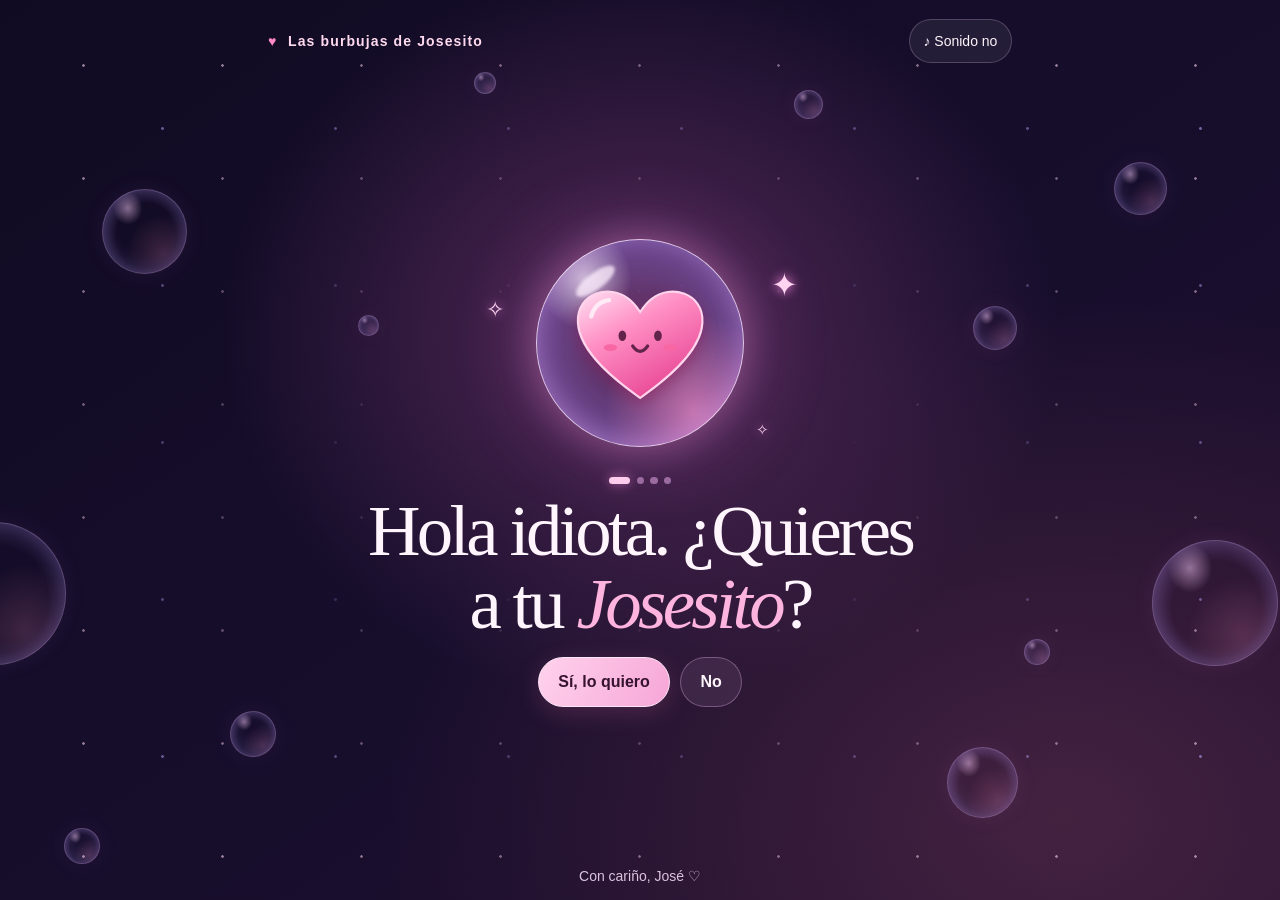
==== index.html @ abe062af "Publish Amas a Josesito game" ====
<!doctype html>
<html lang="es">
<head>
<meta charset="utf-8">
<meta name="viewport" content="width=device-width, initial-scale=1">
<meta name="theme-color" content="#170e2c">
<meta name="description" content="Cuatro preguntitas de Josesito y una sorpresa.">
<meta name="robots" content="noindex, nofollow">
<title>¿Amas a Josesito?</title>
<style>
  :root {
    color-scheme: dark;
    --ink: #fff5fc;
    --muted: #dcc2e0;
    --pink: #ffb4df;
    --night: #170e2c;
    font-family: ui-rounded, "Avenir Next", "Trebuchet MS", sans-serif;
  }
  *, *::before, *::after { box-sizing: border-box; }
  [hidden] { display: none !important; }
  body {
    min-height: 100svh; margin: 0; color: var(--ink);
    background: radial-gradient(ellipse at 50% 37%, #552957 0%, transparent 46%),
      radial-gradient(ellipse at 83% 91%, #432240 0%, transparent 45%),
      linear-gradient(146deg, #100b23, var(--night) 56%, #220e2e);
  }
  .sky, .effects { position: fixed; inset: 0; overflow: hidden; pointer-events: none; }
  .sky::after {
    content: ""; position: absolute; inset: 0; opacity: .55;
    background-image: radial-gradient(circle, #ffd8ef 0 1px, transparent 1.6px),
      radial-gradient(circle, #b9a8ff 0 1px, transparent 1.8px);
    background-size: 139px 113px, 173px 157px;
    background-position: 14px 9px, 76px 50px;
    mask-image: radial-gradient(ellipse, transparent 20%, #000 78%);
  }
  .bubble {
    position: absolute; left: var(--x); top: var(--y); width: var(--size);
    aspect-ratio: 1; border-radius: 50%; opacity: .72;
    background: radial-gradient(ellipse at 30% 22%, #ffd1ffab, transparent 18%),
      radial-gradient(ellipse at 72% 76%, #d67ba34f, transparent 45%),
      radial-gradient(ellipse at 52% 55%, transparent 49%, #c5a0ff53 80%);
    border: 1px solid #e0bbff60;
    box-shadow: inset 0 -5px 18px #b1a1ff45, 0 0 26px #fa92fc1a;
    animation: drift var(--speed) ease-in-out var(--delay) infinite alternate;
  }
  @keyframes drift { to { transform: translate(15px, -28px) rotate(15deg); } }
  .game {
    position: relative; width: min(100%, 49rem); min-height: 100svh; margin: auto;
    padding: max(1.2rem, env(safe-area-inset-top)) 1.25rem max(1rem, env(safe-area-inset-bottom));
    display: grid; grid-template-rows: auto 1fr auto;
  }
  header { display: flex; align-items: center; justify-content: space-between; gap: .65rem; }
  .brand { color: #ffdaef; font-size: .875rem; font-weight: 700; letter-spacing: .08em; }
  .brand span { color: #ff8ac5; margin-right: .35rem; }
  button { font: inherit; color: inherit; cursor: pointer; touch-action: manipulation; }
  button:focus-visible { outline: 2px solid #fff; outline-offset: 4px; }
  .sound {
    font-size: .875rem; flex: none; min-height: 2.75rem; padding: .4rem .85rem;
    background: #fff1; border: 1px solid #ffd9fd38; border-radius: 2rem;
  }
  main { align-self: center; text-align: center; padding: 1.1rem 0 .25rem; }
  .mascot-wrap {
    display: grid; place-items: center; height: clamp(9rem, 26vh, 14.75rem);
    margin: 0 auto 1.05rem; position: relative; width: min(100%, 26rem);
  }
  .mascot {
    position: relative; isolation: isolate; display: grid; place-items: center;
    width: clamp(8.5rem, 24vh, 13rem); aspect-ratio: 1; border-radius: 50%;
    background: radial-gradient(ellipse at 23% 19%, #fff4ffab, transparent 21%),
      radial-gradient(ellipse at 76% 83%, #ff93c897, transparent 40%),
      radial-gradient(circle, #d18afe24 32%, #a785ff70 75%, #fff1f8bd 100%);
    border: 1px solid #ffebffc7;
    box-shadow: inset 0 -5px 25px #fdb4fc51, 0 0 42px #ff91d862, 0 0 90px #e792ff36;
    animation: float 4.4s ease-in-out infinite;
  }
  .mascot::after {
    content: ""; position: absolute; width: 23%; height: 8%; border-radius: 50%;
    background: #fff0ffba; left: 17%; top: 16%; transform: rotate(-37deg); filter: blur(1.5px);
  }
  .mascot-wrap.is-finale {
    width: 100%; height: auto; margin-bottom: 1.45rem;
  }
  .kiss-bubble {
    position: relative; isolation: isolate; display: grid; place-items: center;
    width: min(21rem, 84vw, 52svh); aspect-ratio: 1; overflow: hidden;
    border-radius: 50%; border: 2px solid #fff0ffc9; background: #392041;
    box-shadow: 0 0 38px #ff9dda8c, 0 0 90px #cf7dff4d;
    animation: arrive .9s cubic-bezier(.22, .85, .33, 1.15) both;
  }
  .kiss-bubble::after {
    content: ""; pointer-events: none; position: absolute; inset: 0; border-radius: inherit;
    background: radial-gradient(ellipse at 23% 20%, #fff4ff9c, transparent 18%),
      radial-gradient(circle, transparent 45%, #dd94fb32 65%, #ffc7f17d 100%);
    box-shadow: inset 0 0 18px #ffdfff65;
  }
  .kiss-bubble video {
    position: absolute; inset: 0; width: 100%; height: 100%; object-fit: cover;
  }
  @keyframes arrive {
    from { opacity: 0; transform: translate(13vw, 19vh) scale(.42) rotate(15deg); }
    to { opacity: 1; transform: none; }
  }
  @keyframes float { 50% { transform: translateY(-8px); } }
  .character { position: relative; display: block; width: 72%; aspect-ratio: 1; }
  .heart { width: 100%; display: block; overflow: visible; filter: drop-shadow(0 6px 7px #8e205f7a); }
  .face { fill: #63244c; }
  .smile, .frown { fill: none; stroke: #63244c; stroke-width: 2.3; stroke-linecap: round; }
  .frown, .tear, .happy-eyes { display: none; }
  body[data-mood="sad"] .smile, body[data-mood="joy"] .eyes { display: none; }
  body[data-mood="sad"] :is(.frown, .tear), body[data-mood="joy"] .happy-eyes { display: initial; }
  body[data-mood="sad"] .mascot { filter: saturate(.72) hue-rotate(11deg); }
  body[data-mood="joy"] .mascot { box-shadow: inset 0 -5px 25px #ffcced99, 0 0 65px #fa90debf, 0 0 110px #e792ff50; }
  .spark { position: absolute; color: #ffd6f0; text-shadow: 0 0 12px #ff8de5; animation: glow 2.7s ease-in-out infinite alternate; }
  .spark.a { left: 13%; top: 30%; font-size: 1.4rem; }
  .spark.b { right: 12%; top: 17%; font-size: 2rem; animation-delay: -.9s; }
  .spark.c { right: 19%; bottom: 9%; font-size: .95rem; animation-delay: -1.8s; }
  @keyframes glow { to { opacity: .45; transform: scale(.78); } }
  .step {
    margin: 0 auto .7rem; padding: 0; display: flex; justify-content: center;
    gap: .4rem; list-style: none;
  }
  .step li { width: .46rem; height: .46rem; border-radius: 2rem; background: #986b9d; }
  .step li[data-done] { background: #eb91c4; }
  .step li[aria-current] { width: 1.35rem; background: #ffd1ed; box-shadow: 0 0 12px #ff91dd9a; }
  .screen { animation: enter .36s ease-out both; }
  @keyframes enter { from { opacity: 0; transform: translateY(8px); } }
  h1 {
    margin: 0 auto; max-width: 15ch; text-wrap: balance; outline: none;
    font-family: "Iowan Old Style", "Palatino Linotype", Palatino, Georgia, serif;
    font-size: clamp(2.2rem, 7.8vw, 4.55rem); font-weight: 500; line-height: 1; letter-spacing: -.05em;
  }
  h1 em { color: var(--pink); font-style: italic; }
  .buttons {
    position: relative; display: flex; justify-content: center; align-items: start; flex-wrap: wrap;
    gap: .6rem; margin: 1rem auto 0; width: min(100%, 28rem); min-height: 3.25rem;
  }
  .answer {
    background: #f7ceff16; border: 1px solid #f4c5f951; border-radius: 10rem;
    min-height: 3.1rem; padding: .63rem 1.22rem; font-weight: 750;
    transition: background .16s, transform .16s;
  }
  .answer:hover { background: #f7ceff30; transform: translateY(-2px); }
  .answer.major { background: linear-gradient(115deg, #ffd2ed, #f6a6d7); color: #36132f; border-color: #ffe5f8; box-shadow: 0 6px 25px #ec6dac33; }
  .answer.major:hover { background: #ffe0f3; }
  .answer.escaped {
    position: fixed; z-index: 2; left: var(--left); top: var(--top);
    background: #462752; box-shadow: 0 4px 22px #f183d953;
  }
  .answer.escaped:hover { background: #55305e; transform: none; }
  .buttons.has-escaped::after { content: ""; flex-basis: var(--ghost); height: 3.1rem; }
  footer { text-align: center; color: var(--muted); font-size: .875rem; padding-top: .6rem; }
  .particle {
    position: absolute; color: var(--color); font-size: var(--size);
    left: var(--x); top: var(--y); animation: burst .95s ease-out both;
    text-shadow: 0 0 10px #ff93d9;
  }
  @keyframes burst {
    from { opacity: 1; transform: translate(-50%, -50%) scale(.5); }
    to { opacity: 0; transform: translate(var(--dx), var(--dy)) rotate(var(--spin)); }
  }
  @media(max-width: 440px) {
    .game { padding-inline: .9rem; }
    .brand { letter-spacing: .045em; }
    .answer { padding-inline: .9rem; }
    .spark.a { left: 10%; }
    .spark.b { right: 9%; }
  }
  @media(prefers-reduced-motion: reduce) {
    *, *::before, *::after { animation: none !important; transition: none !important; }
  }
</style>
</head>
<body>
<div class="sky" aria-hidden="true"></div>
<div class="effects" aria-hidden="true"></div>
<div class="game">
  <header>
    <div class="brand"><span aria-hidden="true">♥</span> Las burbujas de Josesito</div>
    <button class="sound" type="button" aria-pressed="false">♪ Sonido no</button>
  </header>
  <main>
    <div class="mascot-wrap">
      <span class="spark a" aria-hidden="true">✧</span><span class="spark b" aria-hidden="true">✦</span><span class="spark c" aria-hidden="true">✧</span>
      <div class="mascot" aria-hidden="true">
        <span class="character">
          <svg class="heart" viewBox="0 0 100 100">
            <defs>
              <linearGradient id="heart-fill" x1="0%" y1="0%" x2="65%" y2="100%">
                <stop stop-color="#ffe0f3"/><stop offset=".42" stop-color="#ff8fc4"/><stop offset="1" stop-color="#e84594"/>
              </linearGradient>
            </defs>
            <path fill="url(#heart-fill)" stroke="#ffd5ed" stroke-width="1.4"
              d="M50 87C45 83 9 60 8 36 7 16 30 10 42 20c4 3 6 6 8 9 2-3 4-6 8-9 12-10 35-4 34 16-1 24-37 47-42 51Z"/>
            <path d="M17 32q3-10 12-11" stroke="#fff4fa" stroke-width="3" stroke-linecap="round" fill="none" opacity=".82"/>
            <g class="face">
              <g class="eyes"><ellipse cx="38" cy="45" rx="2.6" ry="3.6"/><ellipse cx="62" cy="45" rx="2.6" ry="3.6"/></g>
              <path class="happy-eyes" d="M33 46q5-7 10 0m14 0q5-7 10 0" fill="none" stroke="#63244c" stroke-width="2.4" stroke-linecap="round"/>
              <path class="smile" d="M45 52q5 7 10 0"/><path class="frown" d="M45 57q5-6 10 0"/>
              <path class="tear" fill="#b9eeff" d="M66 50q-6 7-2 10c5 2 7-3 2-10Z"/>
              <ellipse cx="30" cy="53" rx="4.5" ry="2.3" fill="#f867a4"/><ellipse cx="70" cy="53" rx="4.5" ry="2.3" fill="#f867a4"/>
            </g>
          </svg>
        </span>
      </div>
      <div class="kiss-bubble" hidden>
        <video src="./besito.mp4" preload="metadata" playsinline muted aria-label="Josesito mandándote un besito"></video>
      </div>
    </div>
    <ol class="step" aria-label="Progreso" hidden></ol>
    <section class="screen">
      <h1 tabindex="-1">Hola idiota. ¿Quieres a tu <em>Josesito</em>?</h1>
    </section>
    <div class="buttons">
      <button class="answer major" id="primary" type="button">Sí, lo quiero</button>
      <button class="answer" id="secondary" type="button">No</button>
      <button class="answer" id="video-control" type="button" hidden>Ver el besito</button>
    </div>
    <noscript><p>Activa JavaScript en tu navegador para jugar.</p></noscript>
  </main>
  <footer>Con cariño, José ♡</footer>
</div>
<script>
  const sky = document.querySelector('.sky');
  const effects = document.querySelector('.effects');
  const screen = document.querySelector('.screen');
  const title = document.querySelector('h1');
  const steps = document.querySelector('.step');
  const buttons = document.querySelector('.buttons');
  const primary = document.querySelector('#primary');
  const secondary = document.querySelector('#secondary');
  const sound = document.querySelector('.sound');
  const mascotWrap = document.querySelector('.mascot-wrap');
  const mascot = document.querySelector('.mascot');
  const kissBubble = document.querySelector('.kiss-bubble');
  const video = kissBubble.querySelector('video');
  const videoControl = document.querySelector('#video-control');
  const motion = matchMedia('(prefers-reduced-motion: reduce)');
  const bubbles = [
    [8, 21, 85], [87, 18, 53], [76, 34, 44], [-6, 58, 143],
    [90, 60, 126], [18, 79, 46], [74, 83, 71], [37, 8, 22],
    [62, 10, 29], [28, 35, 21], [80, 71, 26], [5, 92, 36]
  ];
  bubbles.forEach(([x, y, size], index) => {
    const bubble = document.createElement('i');
    bubble.className = 'bubble';
    bubble.style.cssText = `--x:${x}%;--y:${y}%;--size:${size}px;--speed:${4 + index % 5}s;--delay:${-index / 2}s`;
    sky.append(bubble);
  });
  const questions = [
    { title: 'Hola idiota. ¿Quieres a tu <em>Josesito</em>?', primary: 'Sí, lo quiero', secondary: 'No' },
    { title: '¿Amas a tu <em>chiri</em>?', primary: 'Sí, lo amo ♡', secondary: 'No' },
    { title: '¿Quieres dejar a <em>Josesito</em>?', primary: 'No', secondary: 'Sí' },
    { title: '¿Todavía quieres dejar a <em>Josesito</em>?', primary: 'No, ven acá ♡', secondary: 'Sí' }
  ];
  const ending = { title: 'Te quiero, <em>mi amor</em> ♡', primary: 'Jugar otra vez' };
  const protectedControls = [title, primary, sound];
  let state = 0;
  let flight;
  let soundOn = false;
  let audio;

  function play(notes) {
    if (!soundOn || !audio || audio.state !== 'running') return;
    notes.forEach((frequency, index) => {
      const start = audio.currentTime + index * .105;
      const note = audio.createOscillator();
      const gain = audio.createGain();
      note.type = 'sine';
      note.frequency.value = frequency;
      gain.gain.setValueAtTime(.0001, start);
      gain.gain.exponentialRampToValueAtTime(.07, start + .016);
      gain.gain.exponentialRampToValueAtTime(.0001, start + .32);
      note.connect(gain).connect(audio.destination);
      note.start(start);
      note.stop(start + .33);
    });
  }

  sound.addEventListener('click', async () => {
    const Audio = window.AudioContext || window.webkitAudioContext;
    if (!Audio) { sound.hidden = true; return; }
    soundOn = !soundOn;
    if (soundOn) {
      try { audio ||= new Audio(); await audio.resume(); } catch { soundOn = false; }
    }
    sound.textContent = soundOn ? '♪ Sonido sí' : '♪ Sonido no';
    sound.setAttribute('aria-pressed', String(soundOn));
    video.muted = !soundOn;
    play([587, 784]);
  });

  function updateVideoControl() {
    videoControl.textContent = video.error ? 'Abrir el video' : video.ended
      ? 'Ver el besito otra vez' : video.paused ? 'Ver el besito' : 'Pausar video';
  }

  function playKiss() {
    video.play().catch(updateVideoControl);
  }

  for (const event of ['play', 'pause', 'ended', 'error']) {
    video.addEventListener(event, updateVideoControl);
  }

  videoControl.addEventListener('click', () => {
    if (video.error) { location.href = video.src; return; }
    if (video.paused || video.ended) {
      if (video.ended) video.currentTime = 0;
      playKiss();
    } else video.pause();
  });

  function burst(symbols, count) {
    if (motion.matches) return;
    const origin = (kissBubble.hidden ? mascot : kissBubble).getBoundingClientRect();
    const colors = ['#ffe2a9', '#ff91c9', '#ffd7ed', '#ddc4ff', '#ffffff'];
    for (let index = 0; index < count; index++) {
      const particle = document.createElement('span');
      const angle = index * Math.PI * 2 / count;
      const distance = 53 + Math.random() * Math.min(170, innerWidth / 3);
      particle.textContent = symbols[index % symbols.length];
      particle.className = 'particle';
      particle.style.cssText = `
        --x:${origin.x + origin.width / 2}px;--y:${origin.y + origin.height / 2}px;
        --dx:${Math.cos(angle) * distance}px;--dy:${Math.sin(angle) * distance}px;
        --spin:${index % 2 ? 160 : -160}deg;--color:${colors[index % colors.length]};
        --size:${14 + Math.random() * 18}px`;
      effects.append(particle);
      setTimeout(() => particle.remove(), 1000);
    }
  }

  function show(next, mood = '', focus = true) {
    state = next;
    const scene = questions[state] ?? ending;
    const finale = state === questions.length;
    flight?.cancel();
    mascotWrap.classList.toggle('is-finale', finale);
    mascot.hidden = finale;
    kissBubble.hidden = !finale;
    videoControl.hidden = !finale;
    if (finale) {
      playKiss();
    } else if (!video.paused || video.currentTime > 0) {
      video.pause();
      video.currentTime = 0;
    }
    document.body.dataset.mood = mood;
    title.innerHTML = scene.title;
    primary.textContent = scene.primary;
    secondary.textContent = scene.secondary ?? '';
    secondary.hidden = !scene.secondary;
    secondary.classList.remove('escaped');
    buttons.classList.remove('has-escaped');
    steps.replaceChildren();
    steps.hidden = state === questions.length;
    if (!steps.hidden) {
      steps.setAttribute('aria-label', `Pregunta ${state + 1} de ${questions.length}`);
      for (let i = 0; i < questions.length; i++) {
        const dot = document.createElement('li');
        if (i === state) dot.setAttribute('aria-current', 'step');
        if (i < state) dot.dataset.done = '';
        steps.append(dot);
      }
    }
    screen.classList.remove('screen');
    void screen.offsetWidth;
    screen.classList.add('screen');
    if (focus) title.focus({ preventScroll: true });
  }

  function moveButton(animate = true) {
    const start = secondary.getBoundingClientRect();
    flight?.cancel();
    const { width, height } = start;
    const padding = 12;
    const availableX = Math.max(0, document.documentElement.clientWidth - width - 2 * padding);
    const availableY = Math.max(0, document.documentElement.clientHeight - height - 2 * padding);
    buttons.style.setProperty('--ghost', `${width}px`);
    buttons.classList.add('has-escaped');
    secondary.classList.add('escaped');
    const obstacles = protectedControls.map(control => control.getBoundingClientRect());
    const spots = [];
    for (const horizontal of [0, .25, .5, .75, 1]) {
      for (const vertical of [0, .25, .5, .75, 1]) {
        const left = padding + (horizontal + Math.random() * .08 * (1 - horizontal)) * availableX;
        const top = padding + (vertical + Math.random() * .08 * (1 - vertical)) * availableY;
        const clear = obstacles.every(rect => left + width + 8 < rect.left ||
          left - 8 > rect.right || top + height + 8 < rect.top || top - 8 > rect.bottom);
        if (clear) spots.push({ left, top, distance: Math.hypot(left - start.left, top - start.top) });
      }
    }
    spots.sort((a, b) => b.distance - a.distance);
    const target = spots[Math.floor(Math.random() * Math.min(spots.length, 8))] ??
      { left: padding + (start.left < padding + availableX / 2 ? availableX : 0), top: padding };
    secondary.style.setProperty('--left', `${target.left}px`);
    secondary.style.setProperty('--top', `${target.top}px`);
    if (animate && !motion.matches) {
      flight = secondary.animate([
        { transform: `translate(${start.left - target.left}px, ${start.top - target.top}px)` },
        { transform: 'none' }
      ], { duration: 185, easing: 'cubic-bezier(.19, 1, .22, 1)' });
    }
  }

  primary.addEventListener('click', () => {
    if (state === questions.length) { show(0); return; }
    show(state + 1, 'joy');
    const celebrate = state === 2 || state === questions.length;
    burst(['♥', '✦', '✧'], celebrate ? 36 : 15);
    play(celebrate ? [523, 659, 784, 1047] : [523, 659, 784]);
  });
  secondary.addEventListener('click', () => {
    moveButton();
    document.body.dataset.mood = 'sad';
    burst(['○', '◌', '🫧'], 10);
    play([659, 523]);
  });
  addEventListener('resize', () => {
    if (secondary.classList.contains('escaped')) moveButton(false);
  });
  show(0, '', false);
</script>
</body>
</html>
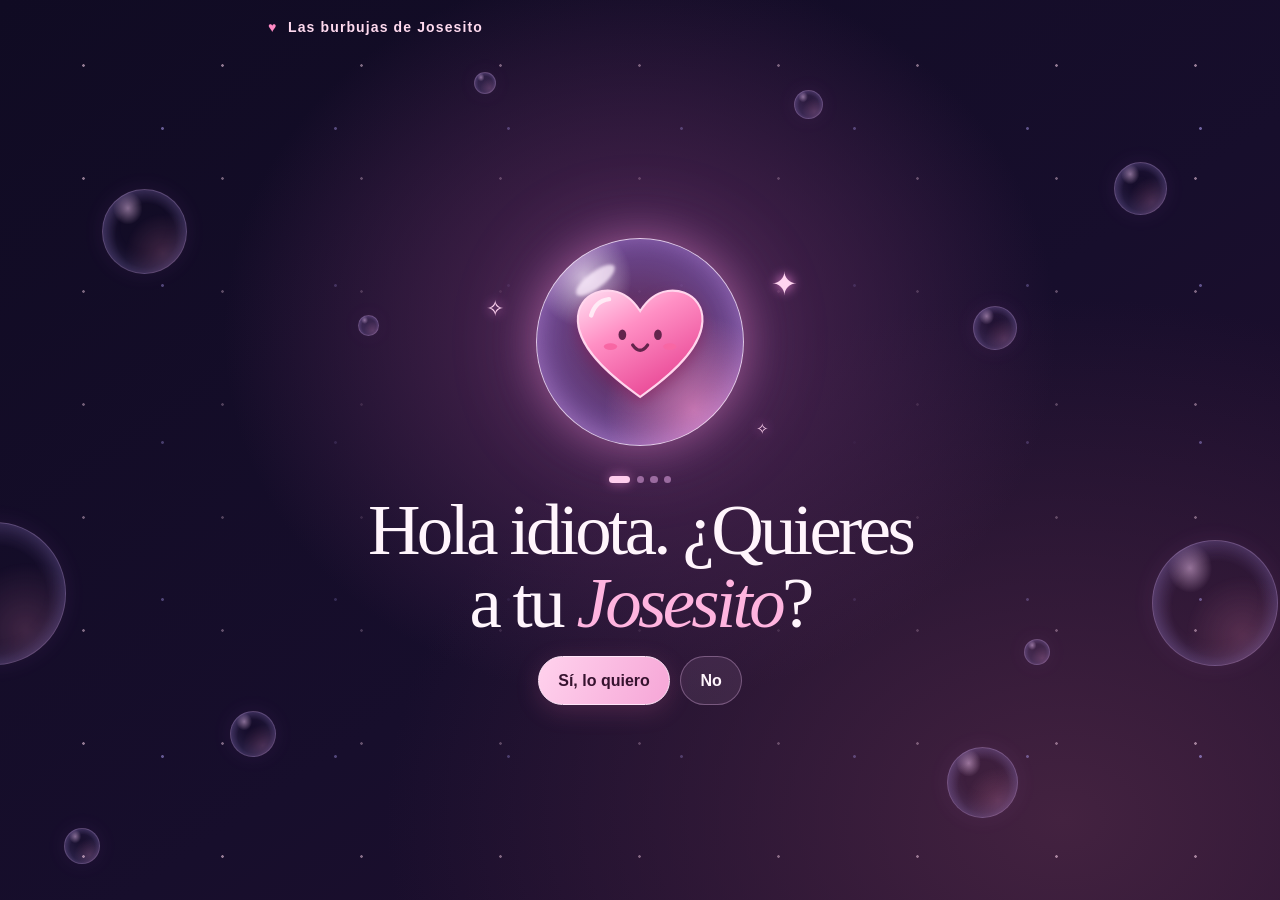
==== commit 26b083b9: "Enable sound and remove the footer" ====
--- a/index.html
+++ b/index.html
@@ -47,17 +47,13 @@
   .game {
     position: relative; width: min(100%, 49rem); min-height: 100svh; margin: auto;
     padding: max(1.2rem, env(safe-area-inset-top)) 1.25rem max(1rem, env(safe-area-inset-bottom));
-    display: grid; grid-template-rows: auto 1fr auto;
+    display: grid; grid-template-rows: auto 1fr;
   }
   header { display: flex; align-items: center; justify-content: space-between; gap: .65rem; }
   .brand { color: #ffdaef; font-size: .875rem; font-weight: 700; letter-spacing: .08em; }
   .brand span { color: #ff8ac5; margin-right: .35rem; }
   button { font: inherit; color: inherit; cursor: pointer; touch-action: manipulation; }
   button:focus-visible { outline: 2px solid #fff; outline-offset: 4px; }
-  .sound {
-    font-size: .875rem; flex: none; min-height: 2.75rem; padding: .4rem .85rem;
-    background: #fff1; border: 1px solid #ffd9fd38; border-radius: 2rem;
-  }
   main { align-self: center; text-align: center; padding: 1.1rem 0 .25rem; }
   .mascot-wrap {
     display: grid; place-items: center; height: clamp(9rem, 26vh, 14.75rem);
@@ -148,7 +144,6 @@
   }
   .answer.escaped:hover { background: #55305e; transform: none; }
   .buttons.has-escaped::after { content: ""; flex-basis: var(--ghost); height: 3.1rem; }
-  footer { text-align: center; color: var(--muted); font-size: .875rem; padding-top: .6rem; }
   .particle {
     position: absolute; color: var(--color); font-size: var(--size);
     left: var(--x); top: var(--y); animation: burst .95s ease-out both;
@@ -176,7 +171,6 @@
 <div class="game">
   <header>
     <div class="brand"><span aria-hidden="true">♥</span> Las burbujas de Josesito</div>
-    <button class="sound" type="button" aria-pressed="false">♪ Sonido no</button>
   </header>
   <main>
     <div class="mascot-wrap">
@@ -203,7 +197,7 @@
         </span>
       </div>
       <div class="kiss-bubble" hidden>
-        <video src="./besito.mp4" preload="metadata" playsinline muted aria-label="Josesito mandándote un besito"></video>
+        <video src="./besito.mp4" preload="metadata" playsinline aria-label="Josesito mandándote un besito"></video>
       </div>
     </div>
     <ol class="step" aria-label="Progreso" hidden></ol>
@@ -217,7 +211,6 @@
     </div>
     <noscript><p>Activa JavaScript en tu navegador para jugar.</p></noscript>
   </main>
-  <footer>Con cariño, José ♡</footer>
 </div>
 <script>
   const sky = document.querySelector('.sky');
@@ -228,7 +221,6 @@
   const buttons = document.querySelector('.buttons');
   const primary = document.querySelector('#primary');
   const secondary = document.querySelector('#secondary');
-  const sound = document.querySelector('.sound');
   const mascotWrap = document.querySelector('.mascot-wrap');
   const mascot = document.querySelector('.mascot');
   const kissBubble = document.querySelector('.kiss-bubble');
@@ -252,15 +244,21 @@
     { title: '¿Quieres dejar a <em>Josesito</em>?', primary: 'No', secondary: 'Sí' },
     { title: '¿Todavía quieres dejar a <em>Josesito</em>?', primary: 'No, ven acá ♡', secondary: 'Sí' }
   ];
-  const ending = { title: 'Te quiero, <em>mi amor</em> ♡', primary: 'Jugar otra vez' };
-  const protectedControls = [title, primary, sound];
+  const ending = { title: 'mua, <em>idiota</em>', primary: 'Jugar otra vez' };
+  const protectedControls = [title, primary];
   let state = 0;
   let flight;
-  let soundOn = false;
   let audio;
 
-  function play(notes) {
-    if (!soundOn || !audio || audio.state !== 'running') return;
+  async function play(notes) {
+    const Audio = window.AudioContext || window.webkitAudioContext;
+    if (!Audio) return;
+    try {
+      audio ||= new Audio();
+      if (audio.state !== 'running') await audio.resume();
+    } catch {
+      return;
+    }
     notes.forEach((frequency, index) => {
       const start = audio.currentTime + index * .105;
       const note = audio.createOscillator();
@@ -275,19 +273,6 @@
       note.stop(start + .33);
     });
   }
-
-  sound.addEventListener('click', async () => {
-    const Audio = window.AudioContext || window.webkitAudioContext;
-    if (!Audio) { sound.hidden = true; return; }
-    soundOn = !soundOn;
-    if (soundOn) {
-      try { audio ||= new Audio(); await audio.resume(); } catch { soundOn = false; }
-    }
-    sound.textContent = soundOn ? '♪ Sonido sí' : '♪ Sonido no';
-    sound.setAttribute('aria-pressed', String(soundOn));
-    video.muted = !soundOn;
-    play([587, 784]);
-  });
 
   function updateVideoControl() {
     videoControl.textContent = video.error ? 'Abrir el video' : video.ended
@@ -408,7 +393,7 @@
     show(state + 1, 'joy');
     const celebrate = state === 2 || state === questions.length;
     burst(['♥', '✦', '✧'], celebrate ? 36 : 15);
-    play(celebrate ? [523, 659, 784, 1047] : [523, 659, 784]);
+    if (state !== questions.length) play(celebrate ? [523, 659, 784, 1047] : [523, 659, 784]);
   });
   secondary.addEventListener('click', () => {
     moveButton();
